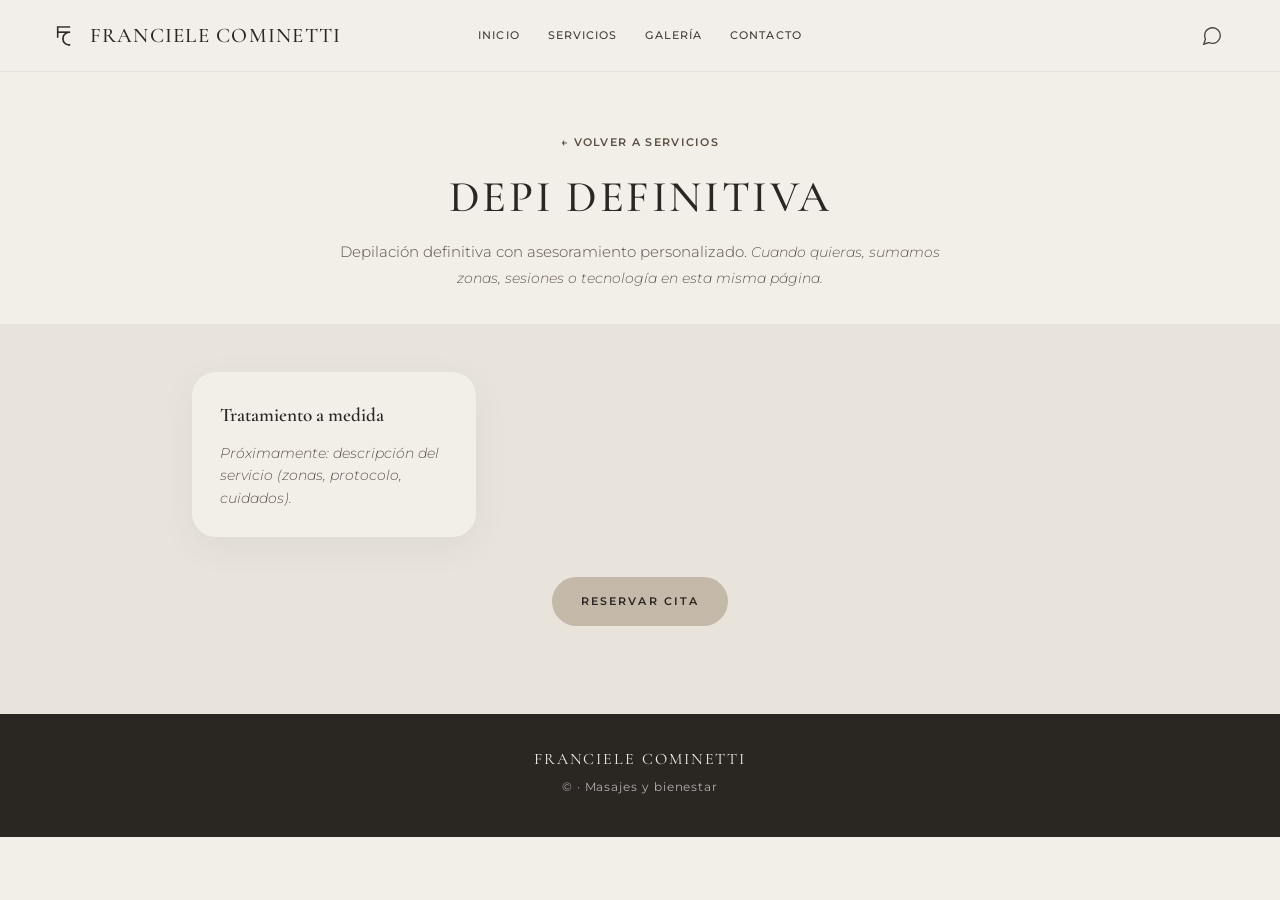
==== depi-definitiva.html @ fbfc8a96 "Create initial Franciele Cominetti website Set up the full multi-page spa site with hero, services, " ====
<!DOCTYPE html>
<html lang="es">
  <head>
    <meta charset="UTF-8" />
    <meta name="viewport" content="width=device-width, initial-scale=1" />
    <meta
      name="description"
      content="Depilación definitiva en Franciele Cominetti — asesoramiento y tratamiento a medida."
    />
    <title>Depi definitiva | Franciele Cominetti</title>
    <link rel="preconnect" href="https://fonts.googleapis.com" />
    <link rel="preconnect" href="https://fonts.gstatic.com" crossorigin />
    <link
      href="https://fonts.googleapis.com/css2?family=Cormorant+Garamond:ital,wght@0,400;0,500;0,600;1,400&family=Montserrat:wght@300;400;500;600&display=swap"
      rel="stylesheet"
    />
    <link rel="stylesheet" href="css/styles.css" />
  </head>
  <body>
    <header class="site-header site-header--page">
      <a href="index.html" class="logo">
        <span class="logo__mark" aria-hidden="true"></span>
        <span class="logo__text">Franciele Cominetti</span>
      </a>
      <nav class="nav" aria-label="Principal">
        <a href="index.html#inicio">Inicio</a>
        <a href="index.html#servicios">Servicios</a>
        <a href="index.html#galeria">Galería</a>
        <a href="index.html#contacto">Contacto</a>
      </nav>
      <a class="nav-icon" href="index.html#contacto" aria-label="Ir a contacto">
        <svg width="22" height="22" viewBox="0 0 24 24" fill="none" stroke="currentColor" stroke-width="1.5" aria-hidden="true">
          <path d="M21 11.5a8.38 8.38 0 0 1-.9 3.8 8.5 8.5 0 0 1-7.6 4.7 8.38 8.38 0 0 1-3.8-.9L3 21l1.9-5.7a8.38 8.38 0 0 1-.9-3.8 8.5 8.5 0 0 1 4.7-7.6 8.38 8.38 0 0 1 3.8-.9h.5a8.48 8.48 0 0 1 8 8v.5z" />
        </svg>
      </a>
    </header>

    <main class="page-main" id="contenido">
      <header class="page-head">
        <a href="index.html#servicios" class="back-link">← Volver a servicios</a>
        <h1 class="page-head__title">Depi definitiva</h1>
        <p class="page-head__intro">
          Depilación definitiva con asesoramiento personalizado.
          <em>Cuando quieras, sumamos zonas, sesiones o tecnología en esta misma página.</em>
        </p>
      </header>

      <section class="service-section service-section--alt service-section--after-head" aria-label="Opciones de depilación definitiva">
        <div class="service-section__inner">
          <ul class="service-subgrid">
            <li class="service-subcard">
              <h2 class="service-subcard__name">Tratamiento a medida</h2>
              <p class="service-subcard__desc">Próximamente: descripción del servicio (zonas, protocolo, cuidados).</p>
            </li>
          </ul>
          <p class="page-cta">
            <a class="btn btn--primary" href="index.html#contacto">Reservar cita</a>
          </p>
        </div>
      </section>
    </main>

    <footer class="site-footer">
      <p class="site-footer__brand">Franciele Cominetti</p>
      <p class="site-footer__copy">© <span id="year"></span> · Masajes y bienestar</p>
    </footer>

    <script src="js/main.js"></script>
  </body>
</html>
---- css/styles.css ----
/* Franciele Cominetti — base estética: cálida, serif + sans, mucho aire */

:root {
  --cream: #f2efe9;
  --cream-dark: #e8e4dc;
  --wood: #3d3429;
  --wood-soft: #5c4f42;
  --charcoal: #2a2622;
  --sand: #c4b8a8;
  --sand-deep: #a89884;
  --white: #faf9f7;
  --overlay: rgba(42, 38, 34, 0.45);
  --radius-pill: 999px;
  --radius-card: 24px;
  --font-serif: "Cormorant Garamond", Georgia, serif;
  --font-sans: "Montserrat", system-ui, sans-serif;
  --header-h: 4.5rem;
  --ease: cubic-bezier(0.4, 0, 0.2, 1);
}

*,
*::before,
*::after {
  box-sizing: border-box;
}

html {
  scroll-behavior: smooth;
}

body {
  margin: 0;
  font-family: var(--font-sans);
  font-weight: 400;
  font-size: 1rem;
  line-height: 1.65;
  color: var(--charcoal);
  background: var(--cream);
}

img {
  max-width: 100%;
  height: auto;
  display: block;
  vertical-align: middle;
}

a {
  color: inherit;
  text-decoration: none;
}

a:hover {
  opacity: 0.85;
}

/* ——— Header ——— */
.site-header {
  position: fixed;
  top: 0;
  left: 0;
  right: 0;
  z-index: 100;
  display: grid;
  grid-template-columns: 1fr auto 1fr;
  align-items: center;
  gap: 1rem;
  min-height: var(--header-h);
  padding: 0 clamp(1.25rem, 4vw, 3rem);
  background: linear-gradient(to bottom, rgba(42, 38, 34, 0.55), transparent);
  color: var(--white);
}

.site-header .logo {
  justify-self: start;
  display: inline-flex;
  align-items: center;
  gap: 0.65rem;
  font-family: var(--font-serif);
  font-size: clamp(1.05rem, 2.2vw, 1.3rem);
  font-weight: 500;
  letter-spacing: 0.06em;
  text-transform: uppercase;
  color: inherit;
}

/* Monograma: el PNG tiene letras claras sobre negro; máscara por luminancia = sin “caja” negra */
.logo__mark {
  display: block;
  flex-shrink: 0;
  width: clamp(1.5rem, 3.4vw, 1.95rem);
  height: clamp(1.85rem, 4.2vw, 2.4rem);
  background-color: currentColor;
  -webkit-mask-image: url("../assets/logo/logo-fc.png");
  mask-image: url("../assets/logo/logo-fc.png");
  -webkit-mask-size: contain;
  mask-size: contain;
  -webkit-mask-repeat: no-repeat;
  mask-repeat: no-repeat;
  -webkit-mask-position: center;
  mask-position: center;
  mask-mode: luminance;
}

.logo__text {
  line-height: 1.15;
}

/* Header en páginas internas (sin hero a pantalla completa) */
.site-header--page {
  background: rgba(242, 239, 233, 0.94);
  color: var(--charcoal);
  border-bottom: 1px solid rgba(61, 52, 41, 0.08);
  backdrop-filter: blur(10px);
  -webkit-backdrop-filter: blur(10px);
}

.site-header--page .logo {
  color: var(--charcoal);
}

.site-header--page .nav a {
  color: var(--charcoal);
  opacity: 0.88;
}

.site-header--page .nav a:hover,
.site-header--page .nav a[aria-current="page"] {
  opacity: 1;
}

.site-header--page .nav a[aria-current="page"] {
  text-decoration: underline;
  text-underline-offset: 4px;
}

.site-header--page .nav-icon {
  color: var(--wood);
}

.nav {
  display: none;
  flex-wrap: wrap;
  justify-content: center;
  gap: clamp(0.65rem, 1.8vw, 1.35rem) clamp(1rem, 2.5vw, 1.75rem);
  font-size: 0.68rem;
  font-weight: 500;
  letter-spacing: 0.1em;
  text-transform: uppercase;
  max-width: 52rem;
}

.nav a {
  opacity: 0.92;
}

.nav a:hover {
  opacity: 1;
}

.nav-icon {
  justify-self: end;
  display: flex;
  align-items: center;
  justify-content: center;
  width: 2.5rem;
  height: 2.5rem;
  border-radius: 50%;
  color: var(--white);
  opacity: 0.9;
  transition: opacity 0.35s var(--ease), transform 0.35s var(--ease);
}

.nav-icon:hover {
  opacity: 1;
  transform: scale(1.05);
}

@media (min-width: 768px) {
  .nav {
    display: flex;
  }
}

/* ——— Hero ——— */
.hero {
  position: relative;
  min-height: 100vh;
  min-height: 100dvh;
  display: flex;
  align-items: center;
  justify-content: center;
  padding: calc(var(--header-h) + 2rem) clamp(1.25rem, 5vw, 3rem) 4rem;
  text-align: center;
  color: var(--white);
}

.hero__media {
  position: absolute;
  inset: 0;
  background-color: var(--wood);
  background-image: url("../assets/hero/hero-main.png");
  background-size: cover;
  background-position: center center;
}

.hero__overlay {
  position: absolute;
  inset: 0;
  background: linear-gradient(
    180deg,
    rgba(42, 38, 34, 0.35) 0%,
    var(--overlay) 45%,
    rgba(42, 38, 34, 0.55) 100%
  );
}

.hero__content {
  position: relative;
  z-index: 1;
  max-width: 40rem;
  animation: heroIn 1.2s var(--ease) both;
}

@keyframes heroIn {
  from {
    opacity: 0;
    transform: translateY(18px);
  }
  to {
    opacity: 1;
    transform: translateY(0);
  }
}

.hero__eyebrow {
  margin: 0 0 0.75rem;
  font-size: 0.7rem;
  font-weight: 500;
  letter-spacing: 0.28em;
  text-transform: uppercase;
  opacity: 0.9;
}

.hero__title {
  margin: 0 0 1rem;
  font-family: var(--font-serif);
  font-weight: 500;
  font-size: clamp(2.35rem, 7vw, 3.75rem);
  line-height: 1.12;
  letter-spacing: 0.08em;
  text-transform: uppercase;
}

.hero__subtitle {
  margin: 0 0 2.25rem;
  font-size: clamp(0.95rem, 2vw, 1.05rem);
  font-weight: 300;
  line-height: 1.75;
  opacity: 0.95;
  max-width: 32rem;
  margin-left: auto;
  margin-right: auto;
}

.hero__actions {
  display: flex;
  flex-direction: column;
  align-items: center;
  gap: 1.25rem;
}

@media (min-width: 480px) {
  .hero__actions {
    flex-direction: row;
    flex-wrap: wrap;
    justify-content: center;
  }
}

.btn {
  display: inline-flex;
  align-items: center;
  justify-content: center;
  padding: 0.95rem 1.85rem;
  font-family: var(--font-sans);
  font-size: 0.7rem;
  font-weight: 600;
  letter-spacing: 0.18em;
  text-transform: uppercase;
  border: none;
  border-radius: var(--radius-pill);
  cursor: pointer;
  transition: background 0.4s var(--ease), color 0.4s var(--ease), transform 0.35s var(--ease);
}

.btn--primary {
  background: var(--sand);
  color: var(--charcoal);
}

.btn--primary:hover {
  background: var(--cream);
  transform: translateY(-2px);
}

.btn--outline {
  background: transparent;
  color: var(--white);
  border: 1px solid rgba(250, 249, 247, 0.45);
}

.btn--outline:hover {
  background: rgba(250, 249, 247, 0.12);
  border-color: rgba(250, 249, 247, 0.65);
}

.hero__link {
  font-size: 0.72rem;
  font-weight: 500;
  letter-spacing: 0.2em;
  text-transform: uppercase;
  color: var(--white);
  display: inline-flex;
  align-items: center;
  gap: 0.5rem;
  opacity: 0.92;
  transition: gap 0.35s var(--ease), opacity 0.35s var(--ease);
}

.hero__link:hover {
  opacity: 1;
  gap: 0.65rem;
}

.hero__arrow {
  font-size: 1rem;
  font-weight: 300;
}

/* ——— Sections shared ——— */
.section-title {
  margin: 0 0 1.5rem;
  font-family: var(--font-serif);
  font-weight: 500;
  font-size: clamp(1.75rem, 4vw, 2.35rem);
  letter-spacing: 0.04em;
  line-height: 1.2;
  text-align: center;
  color: var(--wood);
}

.section-title--dark {
  color: var(--charcoal);
}

/* ——— Intro ——— */
.intro {
  padding: clamp(4.5rem, 12vw, 7rem) clamp(1.25rem, 5vw, 3rem);
  background: var(--cream);
}

.intro__inner {
  max-width: 38rem;
  margin: 0 auto;
  text-align: center;
}

.intro__text {
  margin: 0;
  font-size: clamp(1rem, 2.2vw, 1.125rem);
  font-weight: 300;
  color: var(--wood-soft);
}

.intro__text strong {
  font-weight: 500;
  color: var(--charcoal);
}

/* ——— Inicio: grid de servicios (tarjetas a otras páginas) ——— */
.services-landing {
  padding: clamp(4rem, 10vw, 6rem) clamp(1.25rem, 5vw, 3rem);
  background: var(--cream-dark);
  scroll-margin-top: calc(var(--header-h) + 0.75rem);
}

.services-landing__inner {
  max-width: 64rem;
  margin: 0 auto;
}

.services-landing__lead {
  margin: 0 auto 2.5rem;
  max-width: 36rem;
  text-align: center;
  font-size: 0.95rem;
  font-weight: 300;
  color: var(--wood-soft);
  line-height: 1.75;
}

.services-landing__grid {
  list-style: none;
  margin: 0;
  padding: 0;
  display: grid;
  gap: 1.5rem;
}

@media (min-width: 560px) {
  .services-landing__grid {
    grid-template-columns: repeat(2, 1fr);
  }
}

@media (min-width: 1000px) {
  .services-landing__grid {
    grid-template-columns: repeat(4, 1fr);
    gap: 1.75rem;
  }
}

.service-card {
  display: block;
  height: 100%;
  background: var(--cream);
  border-radius: var(--radius-card);
  padding: clamp(1.5rem, 3vw, 2rem);
  box-shadow: 0 12px 40px rgba(61, 52, 41, 0.06);
  transition: transform 0.45s var(--ease), box-shadow 0.45s var(--ease);
  color: inherit;
}

.service-card:hover {
  transform: translateY(-4px);
  box-shadow: 0 20px 48px rgba(61, 52, 41, 0.1);
}

.service-card__title {
  margin: 0 0 0.75rem;
  font-family: var(--font-serif);
  font-size: 1.35rem;
  font-weight: 600;
  color: var(--charcoal);
}

.service-card__text {
  margin: 0;
  font-size: 0.9rem;
  font-weight: 300;
  color: var(--wood-soft);
  line-height: 1.7;
}

.service-card__cta {
  display: inline-block;
  margin-top: 1.15rem;
  font-size: 0.65rem;
  font-weight: 600;
  letter-spacing: 0.16em;
  text-transform: uppercase;
  color: var(--wood);
  opacity: 0.9;
}

.service-card:hover .service-card__cta {
  opacity: 1;
}

/* ——— Páginas internas de servicio ——— */
.page-main {
  padding-top: var(--header-h);
}

.page-head {
  padding: clamp(2.5rem, 6vw, 3.5rem) clamp(1.25rem, 5vw, 3rem) clamp(1.5rem, 4vw, 2rem);
  text-align: center;
  background: var(--cream);
}

.page-head--alt {
  background: var(--cream-dark);
}

.back-link {
  display: inline-block;
  margin-bottom: 1.25rem;
  font-size: 0.68rem;
  font-weight: 600;
  letter-spacing: 0.12em;
  text-transform: uppercase;
  color: var(--wood-soft);
  transition: color 0.3s var(--ease);
}

.back-link:hover {
  color: var(--charcoal);
  opacity: 1;
}

.page-head__title {
  margin: 0 0 1rem;
  font-family: var(--font-serif);
  font-weight: 500;
  font-size: clamp(2rem, 5vw, 2.75rem);
  letter-spacing: 0.06em;
  line-height: 1.15;
  text-transform: uppercase;
  color: var(--charcoal);
}

.page-head__intro {
  margin: 0 auto;
  max-width: 38rem;
  font-size: 0.95rem;
  font-weight: 300;
  color: var(--wood-soft);
  line-height: 1.75;
}

.page-head__intro em {
  font-style: italic;
  font-size: 0.9em;
  opacity: 0.92;
}

.page-cta {
  margin: 2.5rem 0 0;
  text-align: center;
}

.service-section {
  padding: clamp(3.75rem, 9vw, 5.5rem) clamp(1.25rem, 5vw, 3rem);
  background: var(--cream);
  scroll-margin-top: calc(var(--header-h) + 0.75rem);
}

.service-section--after-head {
  padding-top: clamp(2rem, 5vw, 3rem);
}

.service-section--alt {
  background: var(--cream-dark);
}

.service-section__inner {
  max-width: 56rem;
  margin: 0 auto;
}

.service-section__title {
  margin: 0 0 1rem;
  font-family: var(--font-serif);
  font-weight: 500;
  font-size: clamp(1.85rem, 4.2vw, 2.5rem);
  letter-spacing: 0.05em;
  line-height: 1.15;
  text-align: center;
  color: var(--charcoal);
}

.service-section__intro {
  margin: 0 auto 2.25rem;
  max-width: 38rem;
  text-align: center;
  font-size: 0.95rem;
  font-weight: 300;
  color: var(--wood-soft);
  line-height: 1.75;
}

.service-section__intro em {
  font-style: italic;
  font-size: 0.88em;
  opacity: 0.92;
}

.service-subgrid {
  list-style: none;
  margin: 0;
  padding: 0;
  display: grid;
  gap: 1.25rem;
}

@media (min-width: 560px) {
  .service-subgrid {
    grid-template-columns: repeat(2, 1fr);
    gap: 1.35rem;
  }
}

@media (min-width: 900px) {
  .service-subgrid {
    grid-template-columns: repeat(3, 1fr);
  }
}

.service-subcard {
  background: var(--cream);
  border-radius: var(--radius-card);
  padding: clamp(1.35rem, 2.5vw, 1.75rem);
  box-shadow: 0 10px 36px rgba(61, 52, 41, 0.06);
  transition: transform 0.45s var(--ease), box-shadow 0.45s var(--ease);
}

.service-section--alt .service-subcard {
  background: var(--cream);
}

.service-subcard:hover {
  transform: translateY(-3px);
  box-shadow: 0 18px 44px rgba(61, 52, 41, 0.09);
}

.service-subcard__name {
  margin: 0 0 0.65rem;
  font-family: var(--font-serif);
  font-size: 1.2rem;
  font-weight: 600;
  color: var(--charcoal);
}

.service-subcard__desc {
  margin: 0;
  font-size: 0.85rem;
  font-weight: 300;
  color: var(--wood-soft);
  line-height: 1.65;
  font-style: italic;
  opacity: 0.95;
}

/* ——— Gallery ——— */
.gallery {
  padding: clamp(4rem, 10vw, 6.5rem) clamp(1.25rem, 5vw, 3rem);
  background: var(--cream);
  scroll-margin-top: calc(var(--header-h) + 0.75rem);
}

.gallery__inner {
  max-width: 72rem;
  margin: 0 auto;
}

.gallery__lead {
  margin: 0 auto 2.75rem;
  max-width: 34rem;
  text-align: center;
  font-size: 0.9rem;
  font-weight: 300;
  color: var(--wood-soft);
}

.gallery__grid {
  display: grid;
  gap: 1rem;
  grid-template-columns: 1fr;
}

@media (min-width: 700px) {
  .gallery__grid {
    grid-template-columns: repeat(6, 1fr);
    grid-auto-rows: minmax(140px, auto);
    gap: 1.15rem;
  }

  .gallery__item--tall {
    grid-column: span 2;
    grid-row: span 2;
  }

  .gallery__item:not(.gallery__item--tall):not(.gallery__item--wide) {
    grid-column: span 2;
  }

  .gallery__item--wide {
    grid-column: span 4;
    grid-row: span 1;
  }
}

.gallery__item {
  position: relative;
  margin: 0;
  border-radius: var(--radius-card);
  overflow: hidden;
  aspect-ratio: 4 / 3;
}

.gallery__item--tall {
  aspect-ratio: 3 / 4;
}

.gallery__item--wide {
  aspect-ratio: 21 / 9;
}

.gallery__item img {
  width: 100%;
  height: 100%;
  object-fit: cover;
  filter: saturate(0.92) contrast(0.98);
  transition: transform 0.7s var(--ease), filter 0.5s var(--ease);
}

.gallery__item:hover img {
  transform: scale(1.04);
  filter: saturate(1) contrast(1);
}

.gallery__item figcaption {
  position: absolute;
  left: 0;
  right: 0;
  bottom: 0;
  padding: 1.25rem 1.25rem 1rem;
  font-size: 0.68rem;
  font-weight: 600;
  letter-spacing: 0.2em;
  text-transform: uppercase;
  color: var(--white);
  background: linear-gradient(transparent, rgba(42, 38, 34, 0.75));
}

/* ——— Contact ——— */
.contact {
  padding: clamp(4.5rem, 11vw, 7rem) clamp(1.25rem, 5vw, 3rem);
  background: var(--wood);
  color: var(--white);
  text-align: center;
  scroll-margin-top: calc(var(--header-h) + 0.75rem);
}

.contact .section-title {
  color: var(--white);
}

.contact__inner {
  max-width: 32rem;
  margin: 0 auto;
}

.contact__text {
  margin: 0 0 2rem;
  font-size: 0.95rem;
  font-weight: 300;
  opacity: 0.9;
  line-height: 1.75;
}

.contact__block {
  margin-bottom: 2rem;
  text-align: left;
  font-size: 0.9rem;
  font-weight: 300;
  line-height: 1.8;
  opacity: 0.95;
}

.contact__block p {
  margin: 0 0 1.25rem;
}

.contact__block p:last-child {
  margin-bottom: 0;
}

.contact__block strong {
  font-weight: 500;
  letter-spacing: 0.06em;
  font-size: 0.72rem;
  text-transform: uppercase;
  opacity: 0.85;
}

.contact__block a {
  text-decoration: underline;
  text-underline-offset: 3px;
}

/* ——— Footer ——— */
.site-footer {
  padding: 2rem clamp(1.25rem, 4vw, 3rem) 2.5rem;
  background: var(--charcoal);
  color: rgba(250, 249, 247, 0.65);
  text-align: center;
}

.site-footer__brand {
  margin: 0 0 0.35rem;
  font-family: var(--font-serif);
  font-size: 1rem;
  letter-spacing: 0.12em;
  text-transform: uppercase;
  color: var(--cream);
}

.site-footer__copy {
  margin: 0;
  font-size: 0.72rem;
  letter-spacing: 0.08em;
}

@media (prefers-reduced-motion: reduce) {
  html {
    scroll-behavior: auto;
  }

  .hero__content {
    animation: none;
  }

  .service-subcard,
  .service-card,
  .gallery__item img,
  .btn,
  .hero__link,
  .nav-icon {
    transition: none;
  }

  .service-subcard:hover,
  .service-card:hover,
  .gallery__item:hover img,
  .btn--primary:hover {
    transform: none;
  }
}
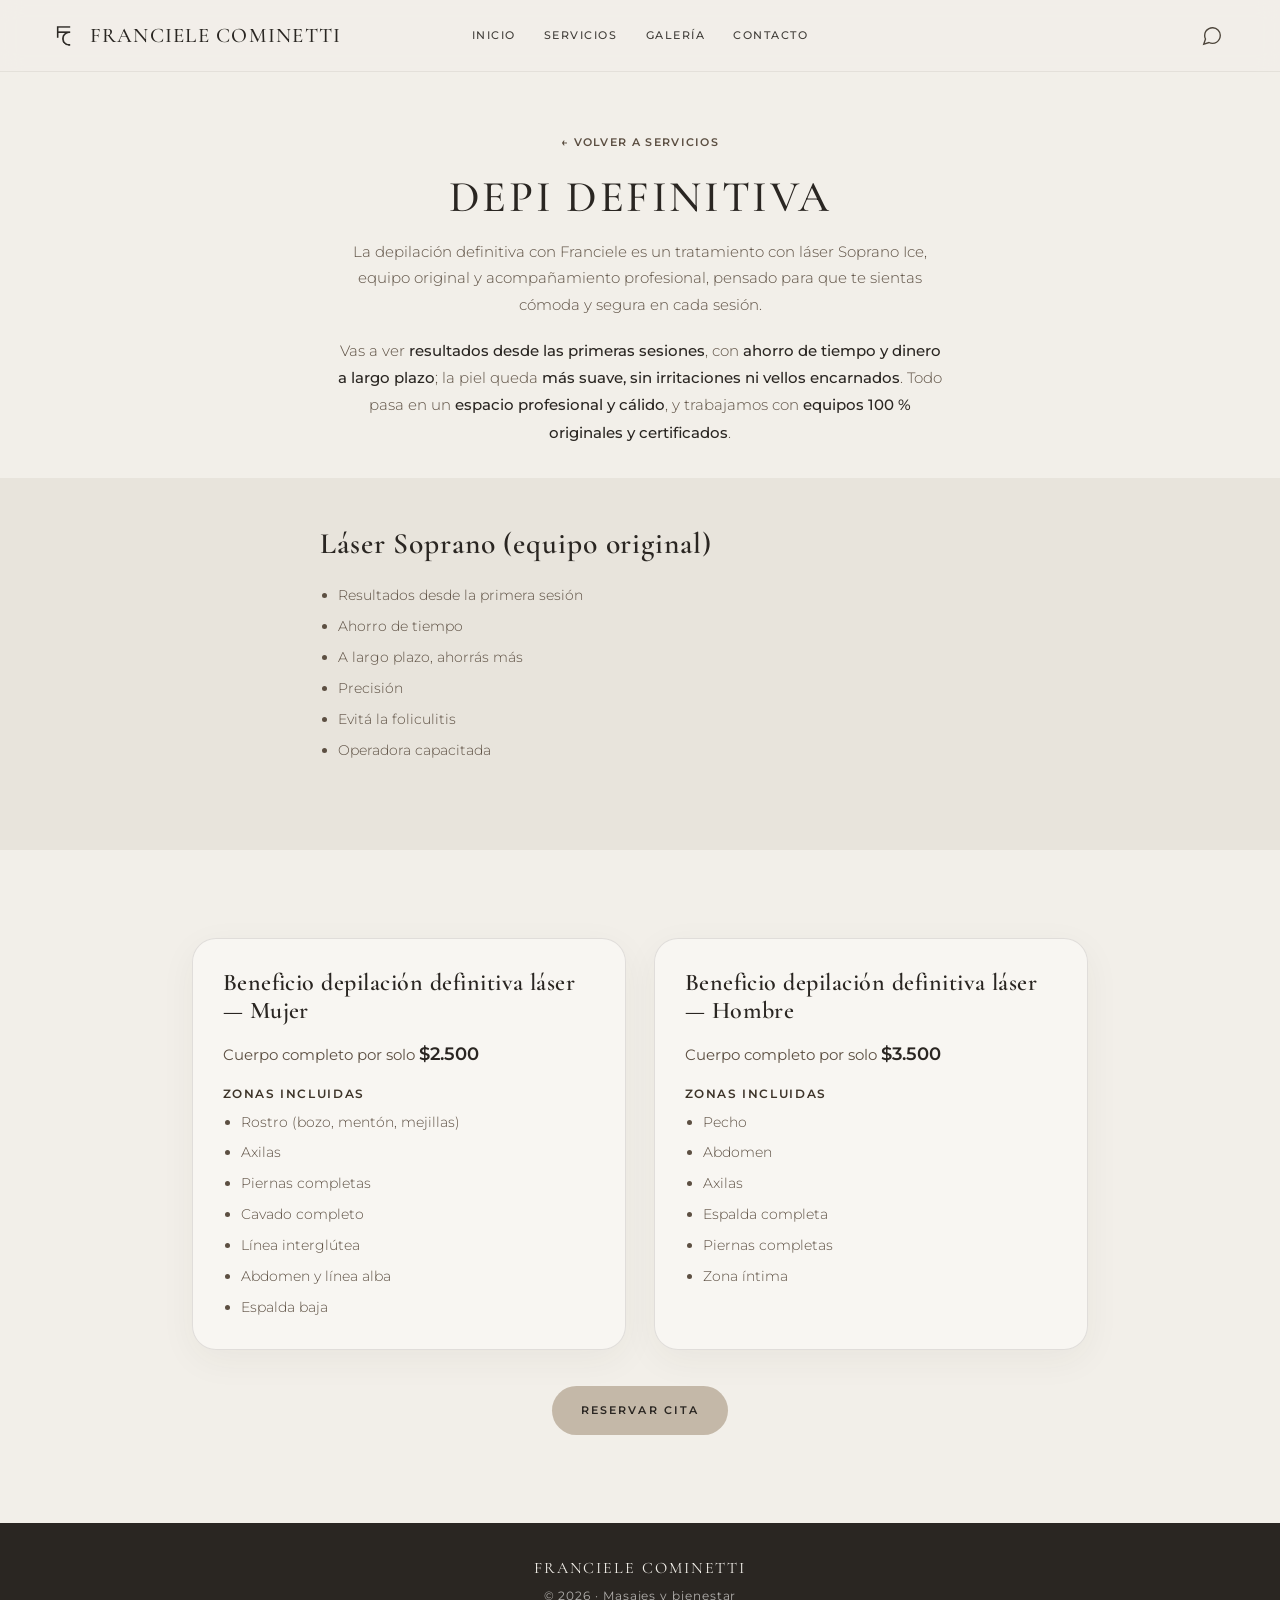
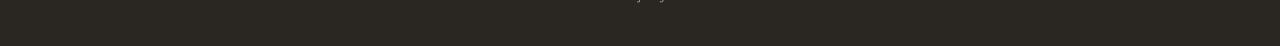
==== commit 3ce771a1: "Servicios" ====
--- a/depi-definitiva.html
+++ b/depi-definitiva.html
@@ -5,7 +5,7 @@
     <meta name="viewport" content="width=device-width, initial-scale=1" />
     <meta
       name="description"
-      content="Depilación definitiva en Franciele Cominetti — asesoramiento y tratamiento a medida."
+      content="Depilación definitiva láser en Franciele Cominetti — Soprano Ice, beneficios para mujer y hombre, zonas y precios."
     />
     <title>Depi definitiva | Franciele Cominetti</title>
     <link rel="preconnect" href="https://fonts.googleapis.com" />
@@ -22,12 +22,23 @@
         <span class="logo__mark" aria-hidden="true"></span>
         <span class="logo__text">Franciele Cominetti</span>
       </a>
-      <nav class="nav" aria-label="Principal">
+      <nav class="nav" id="primary-nav" aria-label="Principal">
         <a href="index.html#inicio">Inicio</a>
         <a href="index.html#servicios">Servicios</a>
         <a href="index.html#galeria">Galería</a>
         <a href="index.html#contacto">Contacto</a>
       </nav>
+      <button
+        type="button"
+        class="nav-toggle"
+        aria-expanded="false"
+        aria-controls="primary-nav"
+        aria-label="Abrir menú"
+      >
+        <span class="nav-toggle__bar" aria-hidden="true"></span>
+        <span class="nav-toggle__bar" aria-hidden="true"></span>
+        <span class="nav-toggle__bar" aria-hidden="true"></span>
+      </button>
       <a class="nav-icon" href="index.html#contacto" aria-label="Ir a contacto">
         <svg width="22" height="22" viewBox="0 0 24 24" fill="none" stroke="currentColor" stroke-width="1.5" aria-hidden="true">
           <path d="M21 11.5a8.38 8.38 0 0 1-.9 3.8 8.5 8.5 0 0 1-7.6 4.7 8.38 8.38 0 0 1-3.8-.9L3 21l1.9-5.7a8.38 8.38 0 0 1-.9-3.8 8.5 8.5 0 0 1 4.7-7.6 8.38 8.38 0 0 1 3.8-.9h.5a8.48 8.48 0 0 1 8 8v.5z" />
@@ -40,20 +51,63 @@
         <a href="index.html#servicios" class="back-link">← Volver a servicios</a>
         <h1 class="page-head__title">Depi definitiva</h1>
         <p class="page-head__intro">
-          Depilación definitiva con asesoramiento personalizado.
-          <em>Cuando quieras, sumamos zonas, sesiones o tecnología en esta misma página.</em>
+          La depilación definitiva con Franciele es un tratamiento con láser Soprano Ice, equipo original y
+          acompañamiento profesional, pensado para que te sientas cómoda y segura en cada sesión.
+        </p>
+        <p class="page-head__text">
+          Vas a ver <strong>resultados desde las primeras sesiones</strong>, con
+          <strong>ahorro de tiempo y dinero a largo plazo</strong>; la piel queda <strong>más suave, sin irritaciones ni
+          vellos encarnados</strong>. Todo pasa en un <strong>espacio profesional y cálido</strong>, y trabajamos con
+          <strong>equipos 100&nbsp;% originales y certificados</strong>.
         </p>
       </header>
 
-      <section class="service-section service-section--alt service-section--after-head" aria-label="Opciones de depilación definitiva">
-        <div class="service-section__inner">
-          <ul class="service-subgrid">
-            <li class="service-subcard">
-              <h2 class="service-subcard__name">Tratamiento a medida</h2>
-              <p class="service-subcard__desc">Próximamente: descripción del servicio (zonas, protocolo, cuidados).</p>
-            </li>
+      <section class="service-section service-section--after-head service-section--alt" aria-labelledby="depi-soprano-title">
+        <div class="service-section__inner depi-content">
+          <h2 class="depi-block-title" id="depi-soprano-title">Láser Soprano (equipo original)</h2>
+          <ul class="depi-list">
+            <li>Resultados desde la primera sesión</li>
+            <li>Ahorro de tiempo</li>
+            <li>A largo plazo, ahorrás más</li>
+            <li>Precisión</li>
+            <li>Evitá la foliculitis</li>
+            <li>Operadora capacitada</li>
           </ul>
-          <p class="page-cta">
+        </div>
+      </section>
+
+      <section class="service-section depi-offers-section" aria-label="Beneficios depilación láser mujer y hombre">
+        <div class="service-section__inner depi-offers-inner">
+          <div class="depi-offers-grid">
+            <article class="depi-offer" aria-labelledby="depi-mujer-title">
+              <h2 class="depi-offer__heading" id="depi-mujer-title">Beneficio depilación definitiva láser — Mujer</h2>
+              <p class="depi-offer__price">Cuerpo completo por solo <strong>$2.500</strong></p>
+              <h3 class="depi-offer__sub">Zonas incluidas</h3>
+              <ul class="depi-list depi-list--tight">
+                <li>Rostro (bozo, mentón, mejillas)</li>
+                <li>Axilas</li>
+                <li>Piernas completas</li>
+                <li>Cavado completo</li>
+                <li>Línea interglútea</li>
+                <li>Abdomen y línea alba</li>
+                <li>Espalda baja</li>
+              </ul>
+            </article>
+            <article class="depi-offer" aria-labelledby="depi-hombre-title">
+              <h2 class="depi-offer__heading" id="depi-hombre-title">Beneficio depilación definitiva láser — Hombre</h2>
+              <p class="depi-offer__price">Cuerpo completo por solo <strong>$3.500</strong></p>
+              <h3 class="depi-offer__sub">Zonas incluidas</h3>
+              <ul class="depi-list depi-list--tight">
+                <li>Pecho</li>
+                <li>Abdomen</li>
+                <li>Axilas</li>
+                <li>Espalda completa</li>
+                <li>Piernas completas</li>
+                <li>Zona íntima</li>
+              </ul>
+            </article>
+          </div>
+          <p class="page-cta depi-offers-cta">
             <a class="btn btn--primary" href="index.html#contacto">Reservar cita</a>
           </p>
         </div>
--- a/css/styles.css
+++ b/css/styles.css
@@ -61,10 +61,10 @@
   left: 0;
   right: 0;
   z-index: 100;
-  display: grid;
-  grid-template-columns: 1fr auto 1fr;
+  display: flex;
+  flex-wrap: wrap;
   align-items: center;
-  gap: 1rem;
+  gap: 0.5rem 0.75rem;
   min-height: var(--header-h);
   padding: 0 clamp(1.25rem, 4vw, 3rem);
   background: linear-gradient(to bottom, rgba(42, 38, 34, 0.55), transparent);
@@ -72,7 +72,9 @@
 }
 
 .site-header .logo {
-  justify-self: start;
+  order: 1;
+  flex: 1 1 auto;
+  min-width: 0;
   display: inline-flex;
   align-items: center;
   gap: 0.65rem;
@@ -139,27 +141,117 @@
 }
 
 .nav {
-  display: none;
-  flex-wrap: wrap;
-  justify-content: center;
-  gap: clamp(0.65rem, 1.8vw, 1.35rem) clamp(1rem, 2.5vw, 1.75rem);
-  font-size: 0.68rem;
+  order: 4;
+  flex: 1 1 100%;
+  display: flex;
+  flex-direction: column;
+  align-items: stretch;
+  gap: 0;
+  max-width: none;
+  max-height: 0;
+  overflow: hidden;
+  opacity: 0;
+  padding: 0 clamp(1.25rem, 4vw, 3rem);
+  margin: 0 calc(-1 * clamp(1.25rem, 4vw, 3rem));
+  width: calc(100% + 2 * clamp(1.25rem, 4vw, 3rem));
+  box-sizing: border-box;
+  font-size: 0.72rem;
   font-weight: 500;
-  letter-spacing: 0.1em;
-  text-transform: uppercase;
-  max-width: 52rem;
+  letter-spacing: 0.14em;
+  text-transform: uppercase;
+  background: rgba(42, 38, 34, 0.97);
+  border-bottom: 1px solid rgba(250, 249, 247, 0.08);
+  transition: max-height 0.38s var(--ease), opacity 0.28s var(--ease), padding 0.38s var(--ease);
+}
+
+.site-header.is-nav-open .nav {
+  max-height: 24rem;
+  opacity: 1;
+  padding-top: 0.65rem;
+  padding-bottom: 1rem;
 }
 
 .nav a {
-  opacity: 0.92;
+  opacity: 0.95;
+  padding: 0.85rem 0;
+  border-bottom: 1px solid rgba(250, 249, 247, 0.07);
+}
+
+.nav a:last-child {
+  border-bottom: none;
 }
 
 .nav a:hover {
   opacity: 1;
 }
 
+.site-header--page .nav {
+  background: rgba(232, 228, 220, 0.98);
+  border-bottom-color: rgba(61, 52, 41, 0.12);
+}
+
+.site-header--page .nav a {
+  color: var(--charcoal);
+  border-bottom-color: rgba(42, 38, 34, 0.08);
+}
+
+.nav-toggle {
+  order: 2;
+  margin-left: auto;
+  display: flex;
+  flex-direction: column;
+  justify-content: center;
+  align-items: center;
+  gap: 5px;
+  flex-shrink: 0;
+  width: 2.5rem;
+  height: 2.5rem;
+  padding: 0;
+  border: none;
+  border-radius: 8px;
+  background: transparent;
+  color: inherit;
+  cursor: pointer;
+  transition: background 0.25s var(--ease);
+}
+
+.nav-toggle:hover {
+  background: rgba(250, 249, 247, 0.12);
+}
+
+.site-header--page .nav-toggle:hover {
+  background: rgba(61, 52, 41, 0.08);
+}
+
+.nav-toggle:focus-visible {
+  outline: 2px solid var(--sand);
+  outline-offset: 2px;
+}
+
+.nav-toggle__bar {
+  display: block;
+  width: 1.25rem;
+  height: 2px;
+  background: currentColor;
+  border-radius: 1px;
+  transition: transform 0.28s var(--ease), opacity 0.2s var(--ease);
+  transform-origin: center;
+}
+
+.site-header.is-nav-open .nav-toggle__bar:nth-child(1) {
+  transform: translateY(7px) rotate(45deg);
+}
+
+.site-header.is-nav-open .nav-toggle__bar:nth-child(2) {
+  opacity: 0;
+}
+
+.site-header.is-nav-open .nav-toggle__bar:nth-child(3) {
+  transform: translateY(-7px) rotate(-45deg);
+}
+
 .nav-icon {
-  justify-self: end;
+  order: 3;
   display: flex;
   align-items: center;
   justify-content: center;
@@ -177,8 +269,72 @@
 }
 
 @media (min-width: 768px) {
-  .nav {
-    display: flex;
+  .site-header {
+    display: grid;
+    grid-template-columns: 1fr auto 1fr;
+    align-items: center;
+    gap: 1rem;
+    flex-wrap: nowrap;
+  }
+
+  .site-header .logo {
+    order: 0;
+    grid-column: 1;
+    justify-self: start;
+    flex: unset;
+    min-width: unset;
+  }
+
+  .site-header .nav {
+    order: 0;
+    grid-column: 2;
+    flex: unset;
+    flex-direction: row;
+    flex-wrap: wrap;
+    justify-content: center;
+    gap: clamp(0.65rem, 1.8vw, 1.35rem) clamp(1rem, 2.5vw, 1.75rem);
+    max-width: 52rem;
+    max-height: none;
+    overflow: visible;
+    opacity: 1;
+    padding: 0;
+    margin: 0;
+    width: auto;
+    background: transparent;
+    border-bottom: none;
+    transition: none;
+    font-size: 0.68rem;
+  }
+
+  .site-header.is-nav-open .nav {
+    max-height: none;
+    padding-top: 0;
+    padding-bottom: 0;
+  }
+
+  .nav a {
+    padding: 0;
+    border-bottom: none;
+  }
+
+  .site-header--page .nav {
+    background: transparent;
+    border-bottom: none;
+  }
+
+  .site-header--page .nav a {
+    border-bottom: none;
+  }
+
+  .nav-toggle {
+    display: none;
+    margin-left: 0;
+  }
+
+  .site-header .nav-icon {
+    order: 0;
+    grid-column: 3;
+    justify-self: end;
   }
 }
 
@@ -525,6 +681,116 @@
   opacity: 0.92;
 }
 
+.page-head__text {
+  margin: 1.15rem auto 0;
+  max-width: 38rem;
+  text-align: center;
+  font-size: 0.95rem;
+  font-weight: 300;
+  color: var(--wood-soft);
+  line-height: 1.8;
+}
+
+.page-head__text strong {
+  font-weight: 500;
+  color: var(--charcoal);
+}
+
+.page-head__price {
+  margin: 0 0 1rem;
+  font-size: 1.05rem;
+  font-weight: 400;
+  color: var(--wood-soft);
+  letter-spacing: 0.02em;
+}
+
+.page-head__price strong {
+  font-size: clamp(1.35rem, 3.5vw, 1.75rem);
+  font-weight: 600;
+  color: var(--charcoal);
+}
+
+.page-head__meta {
+  margin: 0 0 0.85rem;
+  font-size: 0.88rem;
+  font-weight: 400;
+  letter-spacing: 0.06em;
+  text-transform: uppercase;
+  color: var(--wood-soft);
+}
+
+.page-head__meta strong {
+  font-weight: 600;
+  color: var(--charcoal);
+  letter-spacing: 0.04em;
+}
+
+.page-head__prices {
+  margin: 0 0 1rem;
+  display: flex;
+  flex-direction: column;
+  gap: 0.35rem;
+  align-items: center;
+}
+
+.page-head__price-line {
+  margin: 0;
+  font-size: 1rem;
+  font-weight: 400;
+  color: var(--wood-soft);
+}
+
+.page-head__price-line strong {
+  font-size: clamp(1.2rem, 3vw, 1.55rem);
+  font-weight: 600;
+  color: var(--charcoal);
+}
+
+.page-head__price-note {
+  margin: 0;
+  max-width: 30rem;
+  font-size: 0.82rem;
+  font-weight: 400;
+  line-height: 1.55;
+  color: var(--wood-soft);
+}
+
+.page-head__price-note strong {
+  font-size: 0.95rem;
+  font-weight: 600;
+  color: var(--charcoal);
+}
+
+.service-subcard__price--multiline .service-subcard__price-small {
+  font-size: 0.72rem;
+  font-weight: 400;
+  color: var(--wood-soft);
+  line-height: 1.35;
+}
+
+.service-subcard__price--multiline .service-subcard__price-small strong {
+  font-size: 0.82rem;
+  font-weight: 600;
+  color: var(--charcoal);
+}
+
+.service-subcard__price--multiline {
+  display: flex;
+  flex-direction: column;
+  gap: 0.25rem;
+  align-items: flex-start;
+}
+
+.service-subcard__price--multiline span {
+  display: block;
+  font-size: 0.82rem;
+  line-height: 1.35;
+}
+
+.service-subcard__price--multiline strong {
+  font-size: 0.95rem;
+}
+
 .page-cta {
   margin: 2.5rem 0 0;
   text-align: center;
@@ -632,6 +898,198 @@
   opacity: 0.95;
 }
 
+.service-subcard--link {
+  display: flex;
+  flex-direction: column;
+  height: 100%;
+  color: inherit;
+  text-decoration: none;
+}
+
+.service-subcard--link:hover {
+  opacity: 1;
+}
+
+.service-subcard__price {
+  margin: 0 0 0.65rem;
+  font-size: 0.9rem;
+  font-weight: 400;
+  color: var(--wood-soft);
+  line-height: 1.4;
+}
+
+.service-subcard__price strong {
+  font-size: 1.1rem;
+  font-weight: 600;
+  color: var(--charcoal);
+}
+
+.service-subcard__hint {
+  margin: auto 0 0;
+  padding-top: 0.5rem;
+  font-size: 0.62rem;
+  font-weight: 600;
+  letter-spacing: 0.14em;
+  text-transform: uppercase;
+  color: var(--wood);
+  opacity: 0.9;
+}
+
+.service-subcard--link:hover .service-subcard__hint {
+  opacity: 1;
+}
+
+/* ——— Detalle día de spa (ej. Spa Supreme) ——— */
+.spa-detail {
+  max-width: 40rem;
+  margin: 0 auto;
+}
+
+.spa-detail__title {
+  margin: 0 0 1rem;
+  font-family: var(--font-serif);
+  font-size: clamp(1.2rem, 2.8vw, 1.45rem);
+  font-weight: 600;
+  letter-spacing: 0.02em;
+  line-height: 1.25;
+  color: var(--charcoal);
+  text-align: left;
+}
+
+.spa-detail__list {
+  margin: 0;
+  padding: 0 0 0 1.15rem;
+  font-size: 0.92rem;
+  font-weight: 300;
+  line-height: 1.75;
+  color: var(--wood-soft);
+}
+
+.spa-detail__list li {
+  margin-bottom: 0.35rem;
+}
+
+.spa-detail__list li:last-child {
+  margin-bottom: 0;
+}
+
+.spa-detail .page-cta {
+  margin-top: 2rem;
+}
+
+/* ——— Depi definitiva (texto estructurado) ——— */
+.depi-content {
+  max-width: 40rem;
+  margin: 0 auto;
+}
+
+.depi-offers-inner {
+  max-width: 56rem;
+  margin: 0 auto;
+  width: 100%;
+}
+
+.depi-offers-grid {
+  display: grid;
+  gap: 1.5rem;
+  align-items: stretch;
+}
+
+@media (min-width: 768px) {
+  .depi-offers-grid {
+    grid-template-columns: 1fr 1fr;
+    gap: 1.75rem;
+  }
+}
+
+.depi-offers-section .depi-offer {
+  height: 100%;
+}
+
+.depi-offers-cta {
+  margin-top: 2.25rem;
+  margin-bottom: 0;
+}
+
+.depi-block-title {
+  margin: 0 0 1.25rem;
+  font-family: var(--font-serif);
+  font-weight: 600;
+  font-size: clamp(1.35rem, 3.2vw, 1.85rem);
+  letter-spacing: 0.03em;
+  line-height: 1.25;
+  color: var(--charcoal);
+  text-transform: none;
+  text-align: left;
+}
+
+.depi-list {
+  margin: 0;
+  padding: 0 0 0 1.15rem;
+  font-size: 0.9rem;
+  font-weight: 300;
+  line-height: 1.7;
+  color: var(--wood-soft);
+}
+
+.depi-list li {
+  margin-bottom: 0.4rem;
+}
+
+.depi-list li:last-child {
+  margin-bottom: 0;
+}
+
+.depi-list--tight {
+  margin-top: 0.35rem;
+}
+
+.depi-offer {
+  padding: clamp(1.35rem, 3vw, 1.85rem);
+  border-radius: var(--radius-card);
+  border: 1px solid rgba(61, 52, 41, 0.12);
+  background: rgba(250, 249, 247, 0.65);
+  box-shadow: 0 10px 36px rgba(61, 52, 41, 0.05);
+}
+
+.service-section--alt .depi-offer {
+  background: var(--cream);
+}
+
+.depi-offer__heading {
+  margin: 0 0 0.85rem;
+  font-family: var(--font-serif);
+  font-size: clamp(1.2rem, 2.8vw, 1.5rem);
+  font-weight: 600;
+  letter-spacing: 0.02em;
+  line-height: 1.2;
+  color: var(--charcoal);
+}
+
+.depi-offer__price {
+  margin: 0 0 1.1rem;
+  font-size: 0.95rem;
+  font-weight: 400;
+  color: var(--wood-soft);
+  line-height: 1.5;
+}
+
+.depi-offer__price strong {
+  font-size: 1.15rem;
+  font-weight: 600;
+  color: var(--charcoal);
+}
+
+.depi-offer__sub {
+  margin: 0 0 0.35rem;
+  font-family: var(--font-sans);
+  font-size: 0.72rem;
+  font-weight: 600;
+  letter-spacing: 0.14em;
+  text-transform: uppercase;
+  color: var(--wood);
+}
+
 /* ——— Gallery ——— */
 .gallery {
   padding: clamp(4rem, 10vw, 6.5rem) clamp(1.25rem, 5vw, 3rem);
@@ -812,12 +1270,21 @@
     animation: none;
   }
 
+  .nav {
+    transition: none;
+  }
+
+  .nav-toggle__bar {
+    transition: none;
+  }
+
   .service-subcard,
   .service-card,
   .gallery__item img,
   .btn,
   .hero__link,
-  .nav-icon {
+  .nav-icon,
+  .nav-toggle {
     transition: none;
   }
 
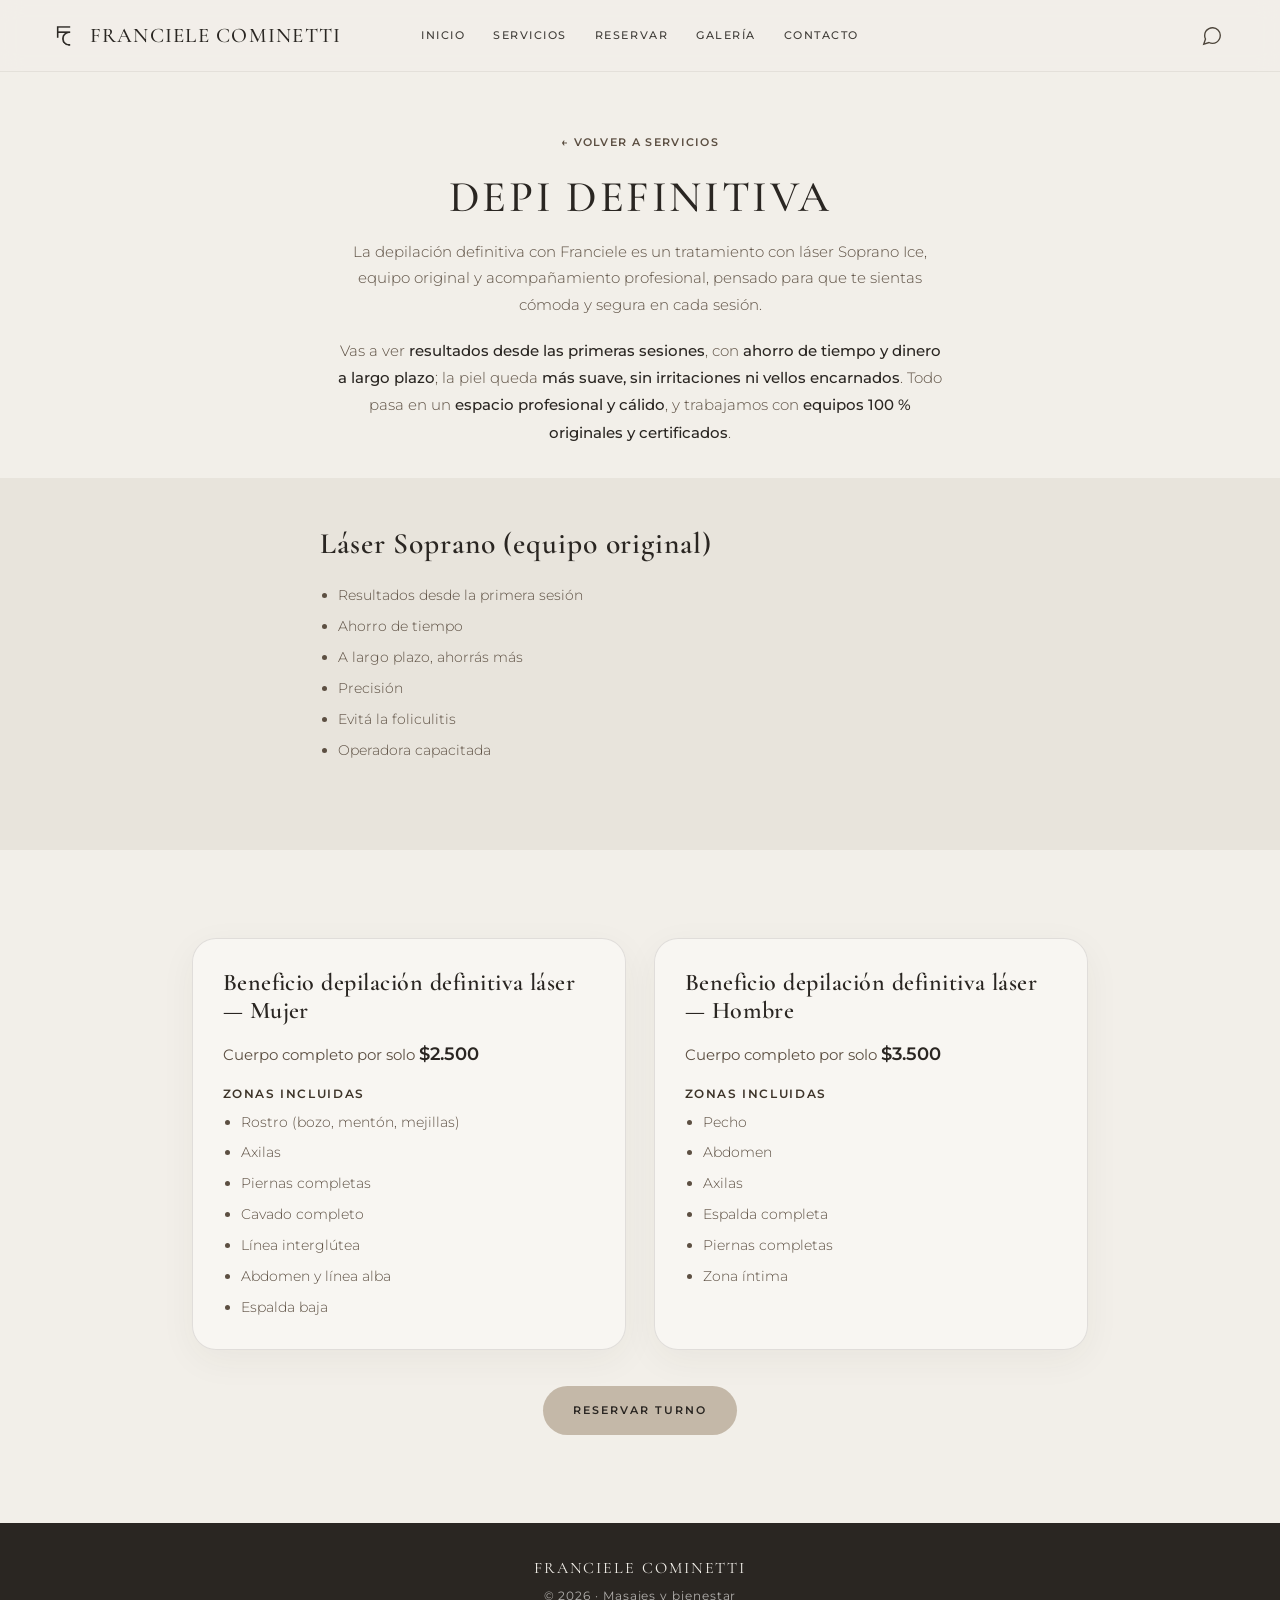
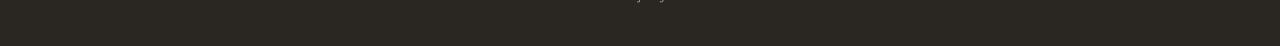
==== commit 71cef4e6: "reserva" ====
--- a/depi-definitiva.html
+++ b/depi-definitiva.html
@@ -25,6 +25,7 @@
       <nav class="nav" id="primary-nav" aria-label="Principal">
         <a href="index.html#inicio">Inicio</a>
         <a href="index.html#servicios">Servicios</a>
+        <a href="reservar.html">Reservar</a>
         <a href="index.html#galeria">Galería</a>
         <a href="index.html#contacto">Contacto</a>
       </nav>
@@ -108,7 +109,7 @@
             </article>
           </div>
           <p class="page-cta depi-offers-cta">
-            <a class="btn btn--primary" href="index.html#contacto">Reservar cita</a>
+            <a class="btn btn--primary" href="reservar.html?servicio=depi">Reservar turno</a>
           </p>
         </div>
       </section>
--- a/css/styles.css
+++ b/css/styles.css
@@ -848,6 +848,14 @@
   padding: 0;
   display: grid;
   gap: 1.25rem;
+  align-items: stretch;
+}
+
+/* Celda del grid = <li>; con tarjeta clicable, el <a> solo rellena el <li> (el fondo va en el <li>) */
+.service-subgrid > li {
+  display: flex;
+  flex-direction: column;
+  min-width: 0;
 }
 
 @media (min-width: 560px) {
@@ -901,7 +909,14 @@
 .service-subcard--link {
   display: flex;
   flex-direction: column;
-  height: 100%;
+  flex: 1 1 auto;
+  align-self: stretch;
+  width: 100%;
+  min-width: 0;
+  min-height: 0;
+  box-sizing: border-box;
+  background: transparent;
+  box-shadow: none;
   color: inherit;
   text-decoration: none;
 }
@@ -1261,6 +1276,259 @@
   letter-spacing: 0.08em;
 }
 
+/* ——— Utilidad accesibilidad ——— */
+.visually-hidden {
+  position: absolute;
+  width: 1px;
+  height: 1px;
+  padding: 0;
+  margin: -1px;
+  overflow: hidden;
+  clip: rect(0, 0, 0, 0);
+  white-space: nowrap;
+  border: 0;
+}
+
+/* ——— Página Reservar turno ——— */
+.booking-main .page-head {
+  padding-bottom: clamp(1.5rem, 4vw, 2rem);
+}
+
+.booking-section {
+  padding: 0 clamp(1.25rem, 5vw, 3rem) clamp(4rem, 10vw, 6rem);
+  background: var(--cream);
+}
+
+.booking-section__inner {
+  max-width: 36rem;
+  margin: 0 auto;
+}
+
+.booking-form {
+  display: flex;
+  flex-direction: column;
+  gap: 2.25rem;
+}
+
+.booking-step {
+  background: var(--cream-dark);
+  border-radius: var(--radius-card);
+  padding: clamp(1.5rem, 3vw, 2rem);
+  box-shadow: 0 8px 28px rgba(61, 52, 41, 0.05);
+}
+
+.booking-step__title {
+  margin: 0 0 1rem;
+  font-family: var(--font-serif);
+  font-size: 1.2rem;
+  font-weight: 600;
+  letter-spacing: 0.04em;
+  color: var(--charcoal);
+}
+
+.booking-step__hint {
+  margin: 0 0 1rem;
+  font-size: 0.82rem;
+  font-weight: 400;
+  color: var(--wood-soft);
+  line-height: 1.5;
+}
+
+.booking-select {
+  display: block;
+  width: 100%;
+  padding: 0.9rem 1.15rem;
+  font-family: var(--font-sans);
+  font-size: 0.95rem;
+  font-weight: 400;
+  color: var(--charcoal);
+  background: var(--cream);
+  border: 1px solid rgba(61, 52, 41, 0.15);
+  border-radius: 12px;
+  cursor: pointer;
+  appearance: none;
+  background-image: url("data:image/svg+xml,%3Csvg xmlns='http://www.w3.org/2000/svg' width='12' height='12' viewBox='0 0 12 12'%3E%3Cpath fill='%235c4f42' d='M6 8L1 3h10z'/%3E%3C/svg%3E");
+  background-repeat: no-repeat;
+  background-position: right 1rem center;
+  padding-right: 2.5rem;
+  transition: border-color 0.25s var(--ease);
+}
+
+.booking-select:focus {
+  outline: none;
+  border-color: var(--wood-soft);
+  box-shadow: 0 0 0 3px rgba(92, 79, 66, 0.15);
+}
+
+.booking-price {
+  margin: 1rem 0 0;
+  font-size: 0.95rem;
+  font-weight: 500;
+  color: var(--wood);
+  min-height: 1.4em;
+}
+
+.booking-price--visible {
+  opacity: 1;
+}
+
+.booking-price--consultar {
+  font-weight: 400;
+  color: var(--wood-soft);
+}
+
+.booking-calendar {
+  display: flex;
+  flex-wrap: wrap;
+  gap: 0.65rem;
+}
+
+.booking-date {
+  display: flex;
+  flex-direction: column;
+  align-items: center;
+  justify-content: center;
+  min-width: 4.5rem;
+  padding: 0.75rem 0.5rem;
+  font-family: var(--font-sans);
+  font-size: 0.7rem;
+  font-weight: 500;
+  letter-spacing: 0.06em;
+  text-transform: uppercase;
+  color: var(--wood-soft);
+  background: var(--cream);
+  border: 1px solid rgba(61, 52, 41, 0.12);
+  border-radius: 12px;
+  cursor: pointer;
+  transition: background 0.25s var(--ease), border-color 0.25s var(--ease), color 0.25s var(--ease);
+}
+
+.booking-date:hover {
+  background: var(--cream-dark);
+  border-color: rgba(61, 52, 41, 0.2);
+  color: var(--charcoal);
+}
+
+.booking-date--selected {
+  background: var(--wood);
+  border-color: var(--wood);
+  color: var(--white);
+}
+
+.booking-date--today {
+  border-color: var(--sand);
+}
+
+.booking-date__weekday {
+  display: block;
+  font-size: 0.6rem;
+  opacity: 0.85;
+  margin-bottom: 0.2rem;
+}
+
+.booking-date__day {
+  display: block;
+  font-size: 1.1rem;
+  font-weight: 600;
+  line-height: 1.2;
+}
+
+.booking-date__month {
+  display: block;
+  font-size: 0.58rem;
+  opacity: 0.8;
+  margin-top: 0.15rem;
+}
+
+.booking-times {
+  display: flex;
+  flex-wrap: wrap;
+  gap: 0.5rem;
+}
+
+.booking-time {
+  padding: 0.6rem 1rem;
+  font-family: var(--font-sans);
+  font-size: 0.85rem;
+  font-weight: 500;
+  color: var(--charcoal);
+  background: var(--cream);
+  border: 1px solid rgba(61, 52, 41, 0.12);
+  border-radius: 8px;
+  cursor: pointer;
+  transition: background 0.25s var(--ease), border-color 0.25s var(--ease), color 0.25s var(--ease);
+}
+
+.booking-time:hover {
+  background: var(--cream-dark);
+  border-color: rgba(61, 52, 41, 0.2);
+}
+
+.booking-time--selected {
+  background: var(--wood);
+  border-color: var(--wood);
+  color: var(--white);
+}
+
+.booking-fields {
+  display: flex;
+  flex-direction: column;
+  gap: 1.25rem;
+}
+
+.booking-field label {
+  display: block;
+  margin-bottom: 0.45rem;
+  font-size: 0.8rem;
+  font-weight: 600;
+  letter-spacing: 0.08em;
+  text-transform: uppercase;
+  color: var(--wood-soft);
+}
+
+.booking-input {
+  display: block;
+  width: 100%;
+  padding: 0.85rem 1rem;
+  font-family: var(--font-sans);
+  font-size: 0.95rem;
+  font-weight: 400;
+  color: var(--charcoal);
+  background: var(--cream);
+  border: 1px solid rgba(61, 52, 41, 0.15);
+  border-radius: 10px;
+  transition: border-color 0.25s var(--ease), box-shadow 0.25s var(--ease);
+}
+
+.booking-input::placeholder {
+  color: var(--sand-deep);
+  opacity: 0.7;
+}
+
+.booking-input:focus {
+  outline: none;
+  border-color: var(--wood-soft);
+  box-shadow: 0 0 0 3px rgba(92, 79, 66, 0.12);
+}
+
+.booking-actions {
+  text-align: center;
+  padding-top: 0.5rem;
+}
+
+.btn--large {
+  padding: 1rem 2rem;
+  font-size: 0.75rem;
+}
+
+.booking-note {
+  margin: 1rem 0 0;
+  font-size: 0.8rem;
+  font-weight: 400;
+  color: var(--wood-soft);
+  line-height: 1.55;
+}
+
 @media (prefers-reduced-motion: reduce) {
   html {
     scroll-behavior: auto;
@@ -1284,7 +1552,11 @@
   .btn,
   .hero__link,
   .nav-icon,
-  .nav-toggle {
+  .nav-toggle,
+  .booking-select,
+  .booking-date,
+  .booking-time,
+  .booking-input {
     transition: none;
   }
 
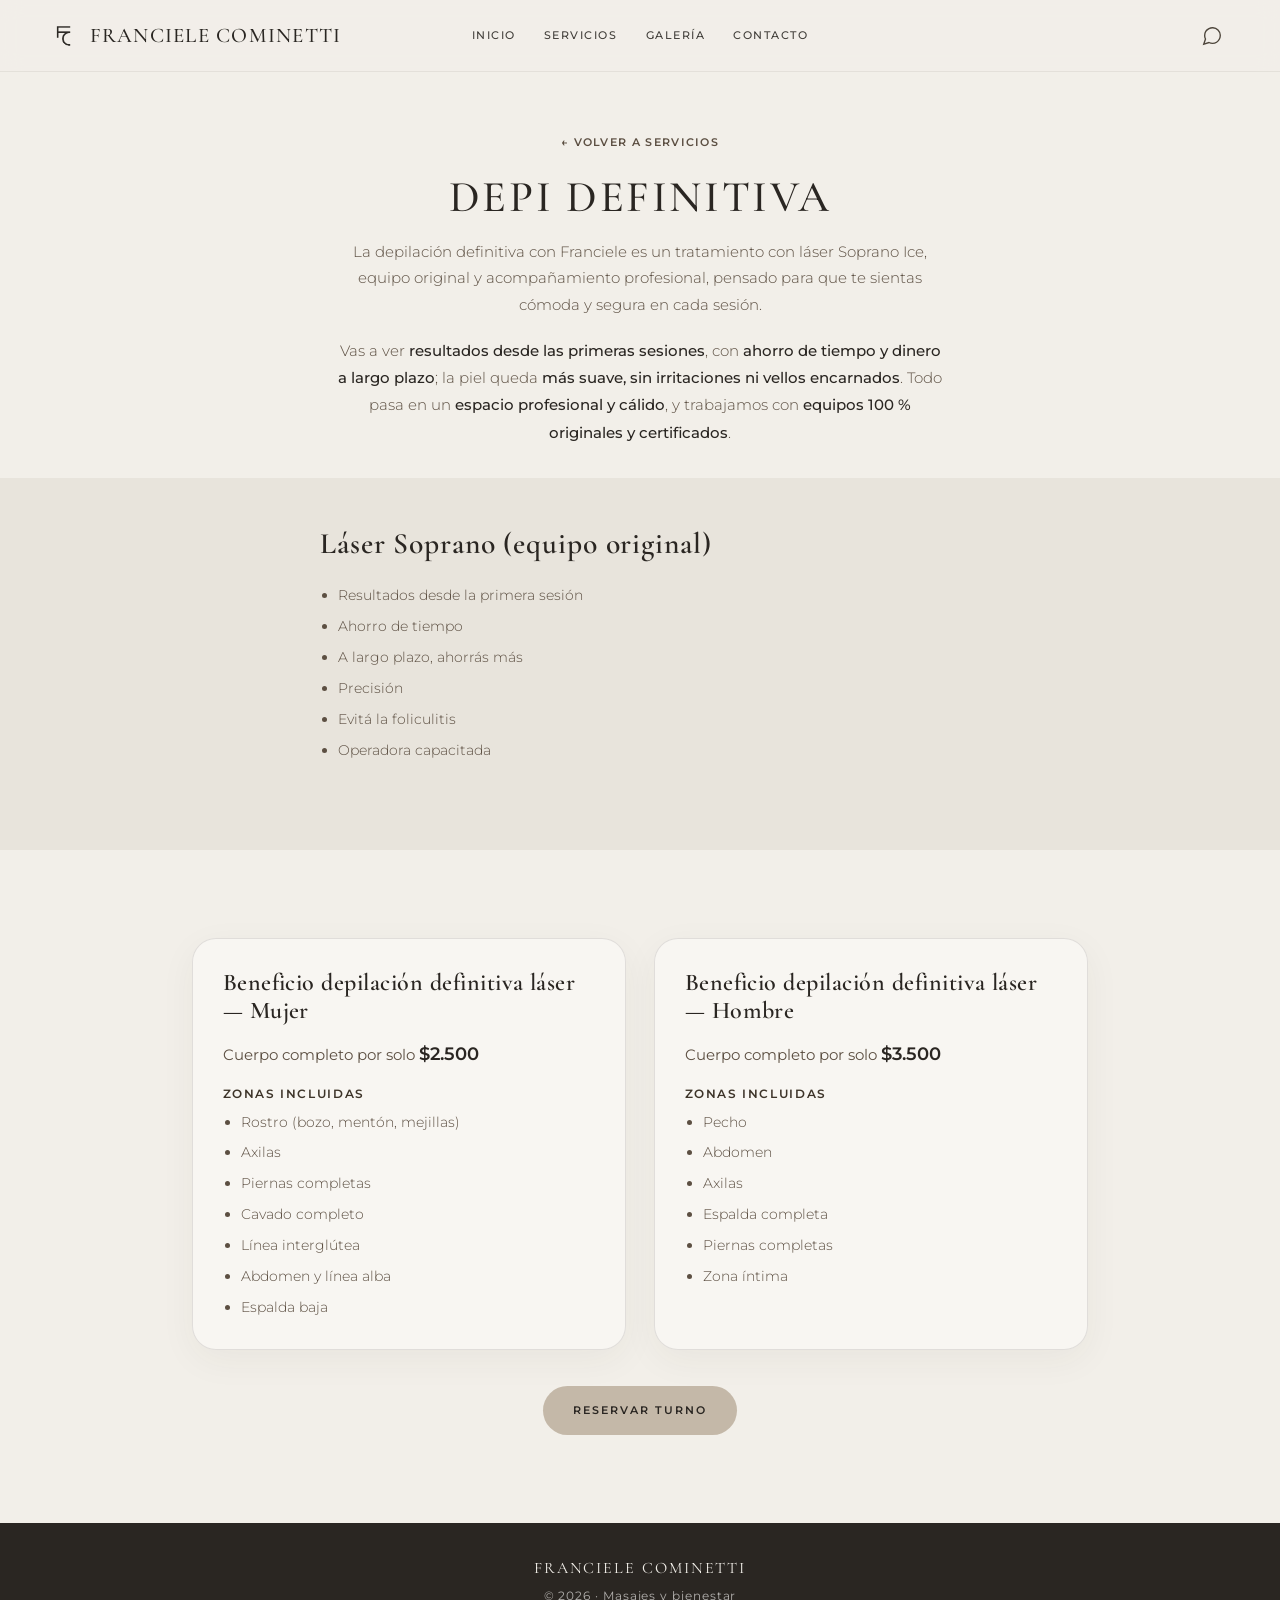
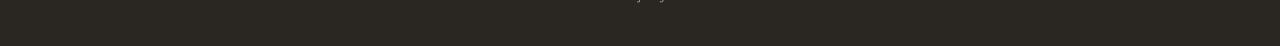
==== commit e983d72b: "Sacar boton" ====
--- a/depi-definitiva.html
+++ b/depi-definitiva.html
@@ -25,7 +25,6 @@
       <nav class="nav" id="primary-nav" aria-label="Principal">
         <a href="index.html#inicio">Inicio</a>
         <a href="index.html#servicios">Servicios</a>
-        <a href="reservar.html">Reservar</a>
         <a href="index.html#galeria">Galería</a>
         <a href="index.html#contacto">Contacto</a>
       </nav>
--- a/css/styles.css
+++ b/css/styles.css
@@ -1132,10 +1132,25 @@
   grid-template-columns: 1fr;
 }
 
+.gallery__grid--preview {
+  grid-template-columns: repeat(3, minmax(0, 1fr));
+  grid-auto-rows: auto;
+}
+
+.gallery__grid--preview .gallery__item {
+  grid-column: auto;
+  grid-row: auto;
+  aspect-ratio: 3 / 4;
+}
+
 @media (min-width: 700px) {
   .gallery__grid {
     grid-template-columns: repeat(6, 1fr);
     grid-auto-rows: minmax(140px, auto);
+    gap: 1.15rem;
+  }
+
+  .gallery__grid--preview {
     gap: 1.15rem;
   }
 
@@ -1160,6 +1175,13 @@
   border-radius: var(--radius-card);
   overflow: hidden;
   aspect-ratio: 4 / 3;
+}
+
+.gallery__more-link {
+  position: relative;
+  display: block;
+  width: 100%;
+  height: 100%;
 }
 
 .gallery__item--tall {
@@ -1195,6 +1217,34 @@
   text-transform: uppercase;
   color: var(--white);
   background: linear-gradient(transparent, rgba(42, 38, 34, 0.75));
+}
+
+.gallery__item--more .gallery__more-link::before {
+  content: "";
+  position: absolute;
+  inset: 0;
+  background: rgba(20, 18, 15, 0.38);
+  z-index: 1;
+  transition: background 0.35s var(--ease);
+}
+
+.gallery__more-text {
+  position: absolute;
+  top: 1rem;
+  left: 1rem;
+  z-index: 3;
+  padding: 0.45rem 0.8rem;
+  border-radius: var(--radius-pill);
+  font-size: 0.62rem;
+  font-weight: 600;
+  letter-spacing: 0.14em;
+  text-transform: uppercase;
+  color: var(--white);
+  background: rgba(42, 38, 34, 0.7);
+}
+
+.gallery__item--more:hover .gallery__more-link::before {
+  background: rgba(20, 18, 15, 0.48);
 }
 
 /* ——— Contact ——— */
